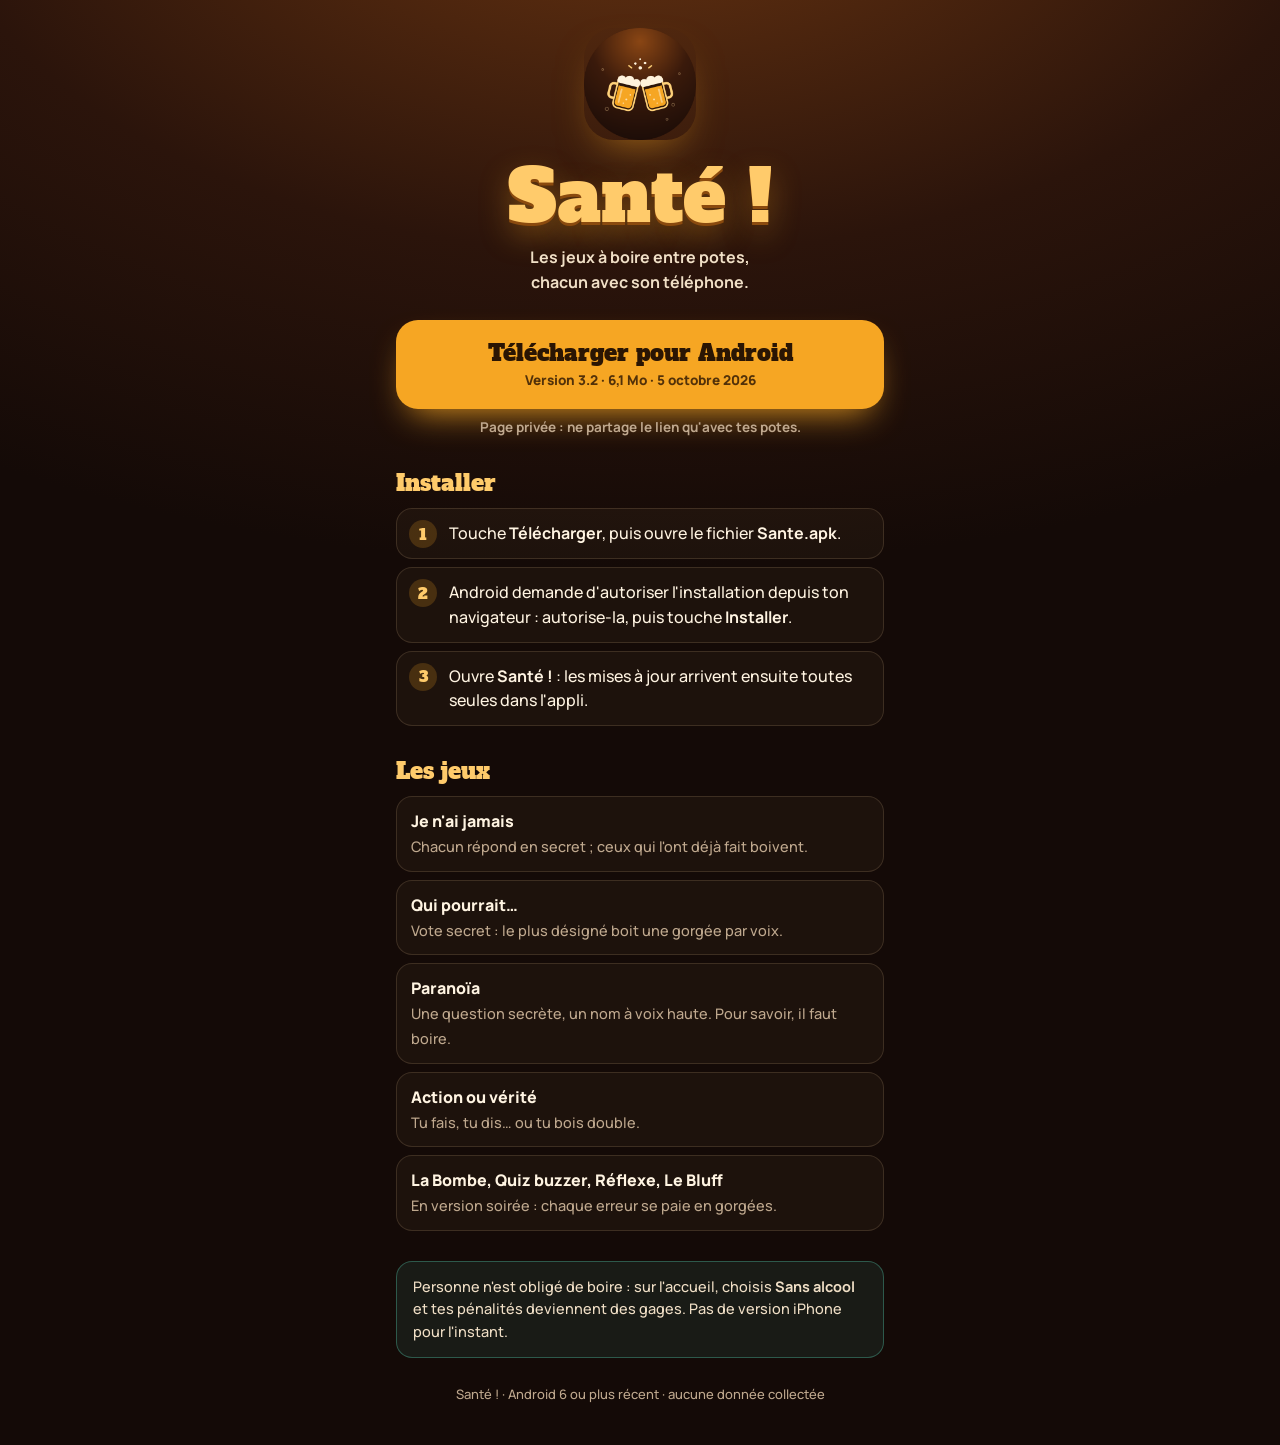
==== sante-nrw7kogqly/index.html @ a99651ba "Mise à jour 3.2" ====
<!doctype html>
<html lang="fr">
<head>
<meta charset="utf-8">
<meta name="viewport" content="width=device-width, initial-scale=1, viewport-fit=cover">
<meta name="robots" content="noindex, nofollow, noarchive">
<meta name="referrer" content="no-referrer">
<meta name="color-scheme" content="dark">
<meta name="theme-color" content="#140A07">
<title>Santé !</title>
<link rel="icon" href="icon.png">
<link rel="preconnect" href="https://fonts.googleapis.com">
<link rel="preconnect" href="https://fonts.gstatic.com" crossorigin>
<link href="https://fonts.googleapis.com/css2?family=Alfa+Slab+One&family=Manrope:wght@500;700;800&display=swap" rel="stylesheet">
<style>
  :root { --bg: #140A07; --bg1: #22120C; --line: rgba(255, 214, 160, .14); --text: #FFF4E2; --soft: #F0DFC6; --muted: #BFA88E;
    --amber: #F6A623; --amber-hi: #FFCB6B; --ink: #2A1503; --mint: #5FE6C8; }
  * { box-sizing: border-box; }
  html { background: var(--bg); }
  body { margin: 0; min-height: 100vh; color: var(--text); font: 500 16px/1.55 Manrope, system-ui, sans-serif;
    background: radial-gradient(120% 60% at 50% -10%, #6B3511 0%, #2B140B 46%, var(--bg) 82%) no-repeat, var(--bg); }
  main { max-width: 520px; margin: 0 auto; padding: calc(28px + env(safe-area-inset-top)) 16px calc(40px + env(safe-area-inset-bottom)); }
  .hero { text-align: center; }
  .hero img { width: 112px; height: 112px; border-radius: 30px; box-shadow: 0 18px 40px -16px rgba(246, 166, 35, .55); }
  h1 { font: 400 clamp(52px, 16vw, 72px)/1 'Alfa Slab One', Georgia, serif; color: var(--amber-hi); margin: 14px 0 0; text-shadow: 0 3px 0 #8A4A0E, 0 12px 30px rgba(246, 166, 35, .35); }
  .tag { color: var(--soft); font-weight: 700; margin: 12px 0 0; }
  .dl { display: flex; flex-direction: column; align-items: center; gap: 2px; margin: 26px 0 8px; padding: 18px 16px; border-radius: 22px; text-decoration: none;
    background: var(--amber); color: var(--ink); box-shadow: 0 16px 34px -14px rgba(246, 166, 35, .9); }
  .dl b { font: 400 22px 'Alfa Slab One', Georgia, serif; }
  .dl small { font-weight: 800; font-size: 13.5px; opacity: .8; }
  .dl:focus-visible { outline: 3px solid var(--amber-hi); outline-offset: 3px; }
  .private { text-align: center; color: var(--muted); font-size: 13.5px; font-weight: 700; margin: 0; }
  section { margin-top: 30px; }
  h2 { font: 400 22px 'Alfa Slab One', Georgia, serif; color: var(--amber-hi); margin: 0 0 10px; }
  ol { margin: 0; padding: 0; list-style: none; counter-reset: s; }
  ol li { counter-increment: s; position: relative; padding: 12px 14px 12px 52px; border: 1px solid var(--line); border-radius: 16px; background: rgba(255, 214, 160, .04); margin-bottom: 8px; }
  ol li::before { content: counter(s); position: absolute; left: 12px; top: 11px; width: 28px; height: 28px; border-radius: 50%; display: grid; place-items: center;
    background: rgba(246, 166, 35, .2); color: var(--amber-hi); font: 400 15px 'Alfa Slab One', Georgia, serif; }
  .games { display: grid; gap: 8px; }
  .game { padding: 12px 14px; border-radius: 16px; border: 1px solid var(--line); background: rgba(255, 214, 160, .04); }
  .game b { display: block; font-weight: 800; }
  .game span { color: var(--muted); font-size: 14.5px; }
  .note { margin-top: 30px; padding: 14px 16px; border-radius: 16px; background: rgba(95, 230, 200, .08); border: 1px solid rgba(95, 230, 200, .3); color: var(--soft); font-size: 14.5px; }
  footer { margin-top: 26px; text-align: center; color: var(--muted); font-size: 13px; }
</style>
</head>
<body>
<main>
  <div class="hero">
    <img src="icon.png" alt="">
    <h1>Santé&nbsp;!</h1>
    <p class="tag">Les jeux à boire entre potes,<br>chacun avec son téléphone.</p>
  </div>
  <a class="dl" href="Sante.apk" download><b>Télécharger pour Android</b><small>Version 3.2 · 6,1 Mo · 5 octobre 2026</small></a>
  <p class="private">Page privée : ne partage le lien qu'avec tes potes.</p>

  <section>
    <h2>Installer</h2>
    <ol>
      <li>Touche <b>Télécharger</b>, puis ouvre le fichier <b>Sante.apk</b>.</li>
      <li>Android demande d'autoriser l'installation depuis ton navigateur : autorise-la, puis touche <b>Installer</b>.</li>
      <li>Ouvre <b>Santé !</b> : les mises à jour arrivent ensuite toutes seules dans l'appli.</li>
    </ol>
  </section>

  <section>
    <h2>Les jeux</h2>
    <div class="games">
      <div class="game"><b>Je n'ai jamais</b><span>Chacun répond en secret ; ceux qui l'ont déjà fait boivent.</span></div>
      <div class="game"><b>Qui pourrait…</b><span>Vote secret : le plus désigné boit une gorgée par voix.</span></div>
      <div class="game"><b>Paranoïa</b><span>Une question secrète, un nom à voix haute. Pour savoir, il faut boire.</span></div>
      <div class="game"><b>Action ou vérité</b><span>Tu fais, tu dis… ou tu bois double.</span></div>
      <div class="game"><b>La Bombe, Quiz buzzer, Réflexe, Le Bluff</b><span>En version soirée : chaque erreur se paie en gorgées.</span></div>
    </div>
  </section>

  <p class="note">Personne n'est obligé de boire : sur l'accueil, choisis <b>Sans alcool</b> et tes pénalités deviennent des gages. Pas de version iPhone pour l'instant.</p>
  <footer>Santé ! · Android 6 ou plus récent · aucune donnée collectée</footer>
</main>
</body>
</html>
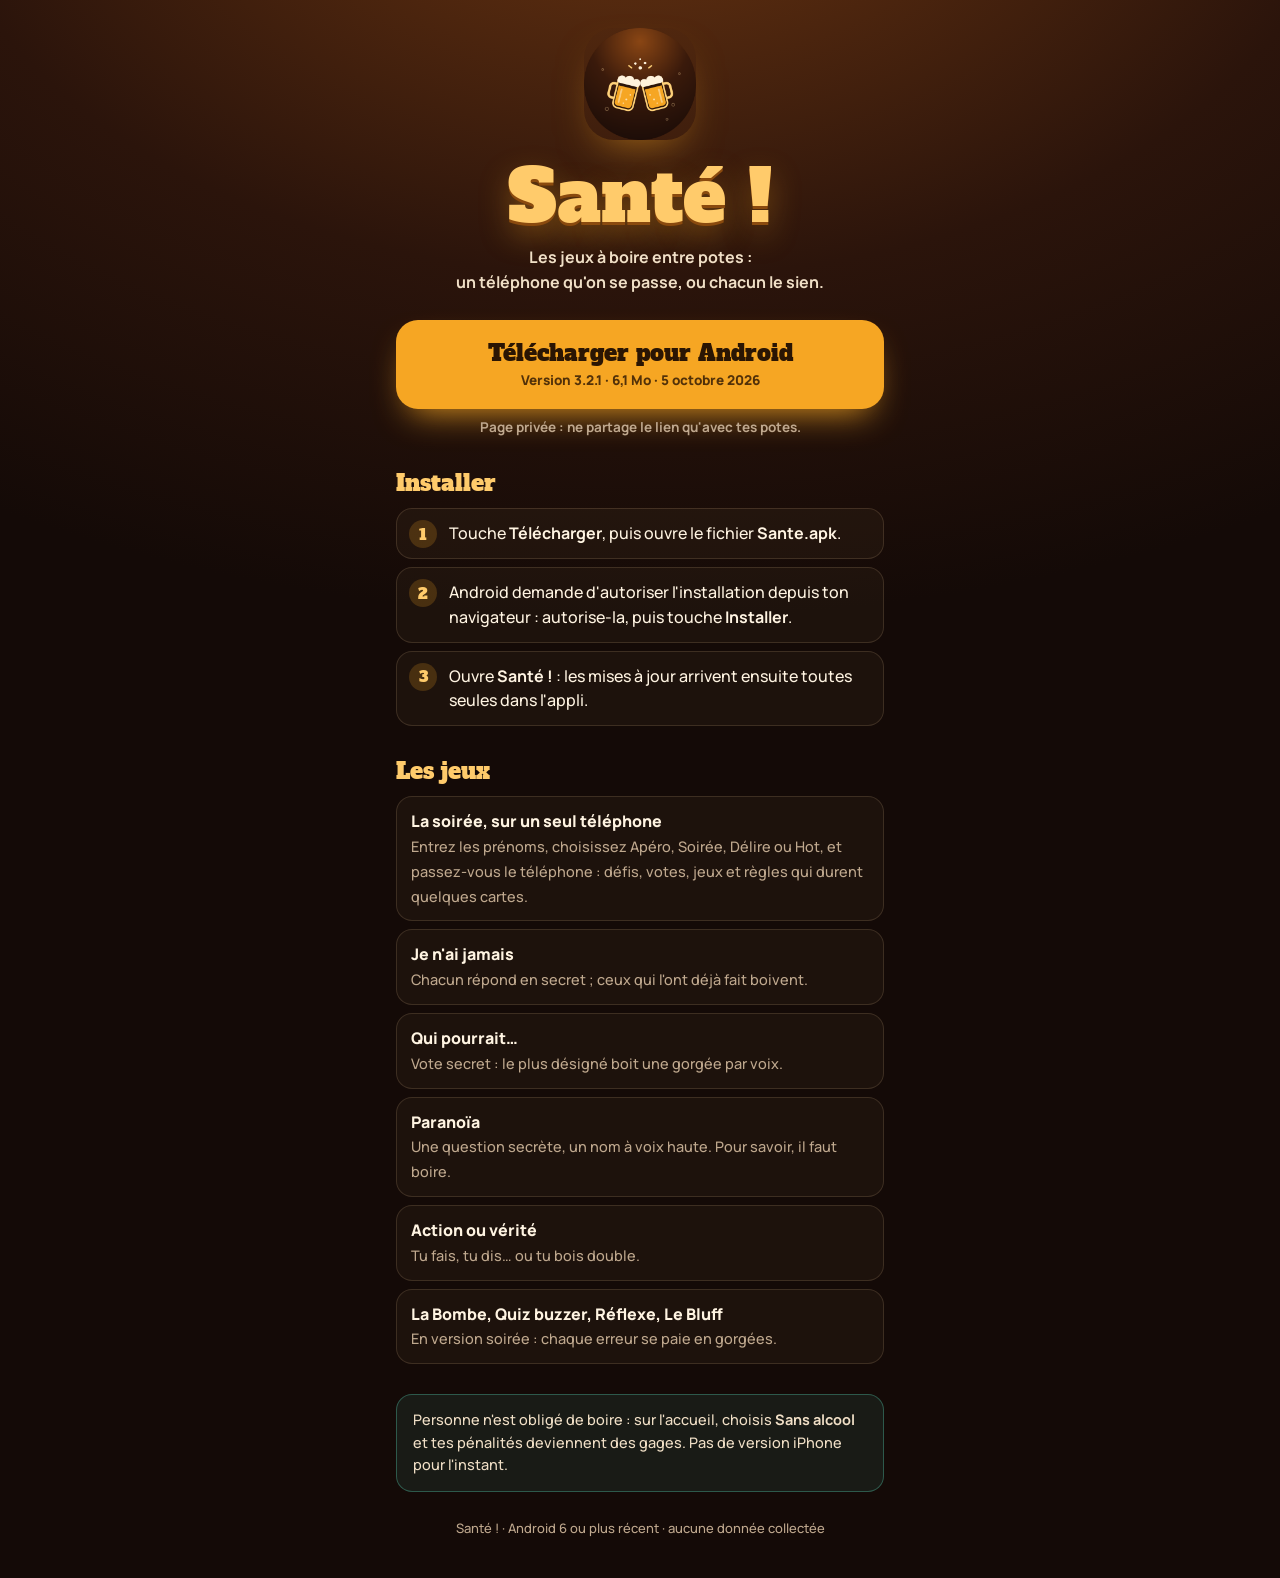
==== commit 90fa6fa5: "Mise à jour 3.2.1" ====
--- a/sante-nrw7kogqly/index.html
+++ b/sante-nrw7kogqly/index.html
@@ -49,9 +49,9 @@
   <div class="hero">
     <img src="icon.png" alt="">
     <h1>Santé&nbsp;!</h1>
-    <p class="tag">Les jeux à boire entre potes,<br>chacun avec son téléphone.</p>
+    <p class="tag">Les jeux à boire entre potes :<br>un téléphone qu'on se passe, ou chacun le sien.</p>
   </div>
-  <a class="dl" href="Sante.apk" download><b>Télécharger pour Android</b><small>Version 3.2 · 6,1 Mo · 5 octobre 2026</small></a>
+  <a class="dl" href="Sante.apk" download><b>Télécharger pour Android</b><small>Version 3.2.1 · 6,1 Mo · 5 octobre 2026</small></a>
   <p class="private">Page privée : ne partage le lien qu'avec tes potes.</p>
 
   <section>
@@ -66,6 +66,7 @@
   <section>
     <h2>Les jeux</h2>
     <div class="games">
+      <div class="game"><b>La soirée, sur un seul téléphone</b><span>Entrez les prénoms, choisissez Apéro, Soirée, Délire ou Hot, et passez-vous le téléphone : défis, votes, jeux et règles qui durent quelques cartes.</span></div>
       <div class="game"><b>Je n'ai jamais</b><span>Chacun répond en secret ; ceux qui l'ont déjà fait boivent.</span></div>
       <div class="game"><b>Qui pourrait…</b><span>Vote secret : le plus désigné boit une gorgée par voix.</span></div>
       <div class="game"><b>Paranoïa</b><span>Une question secrète, un nom à voix haute. Pour savoir, il faut boire.</span></div>
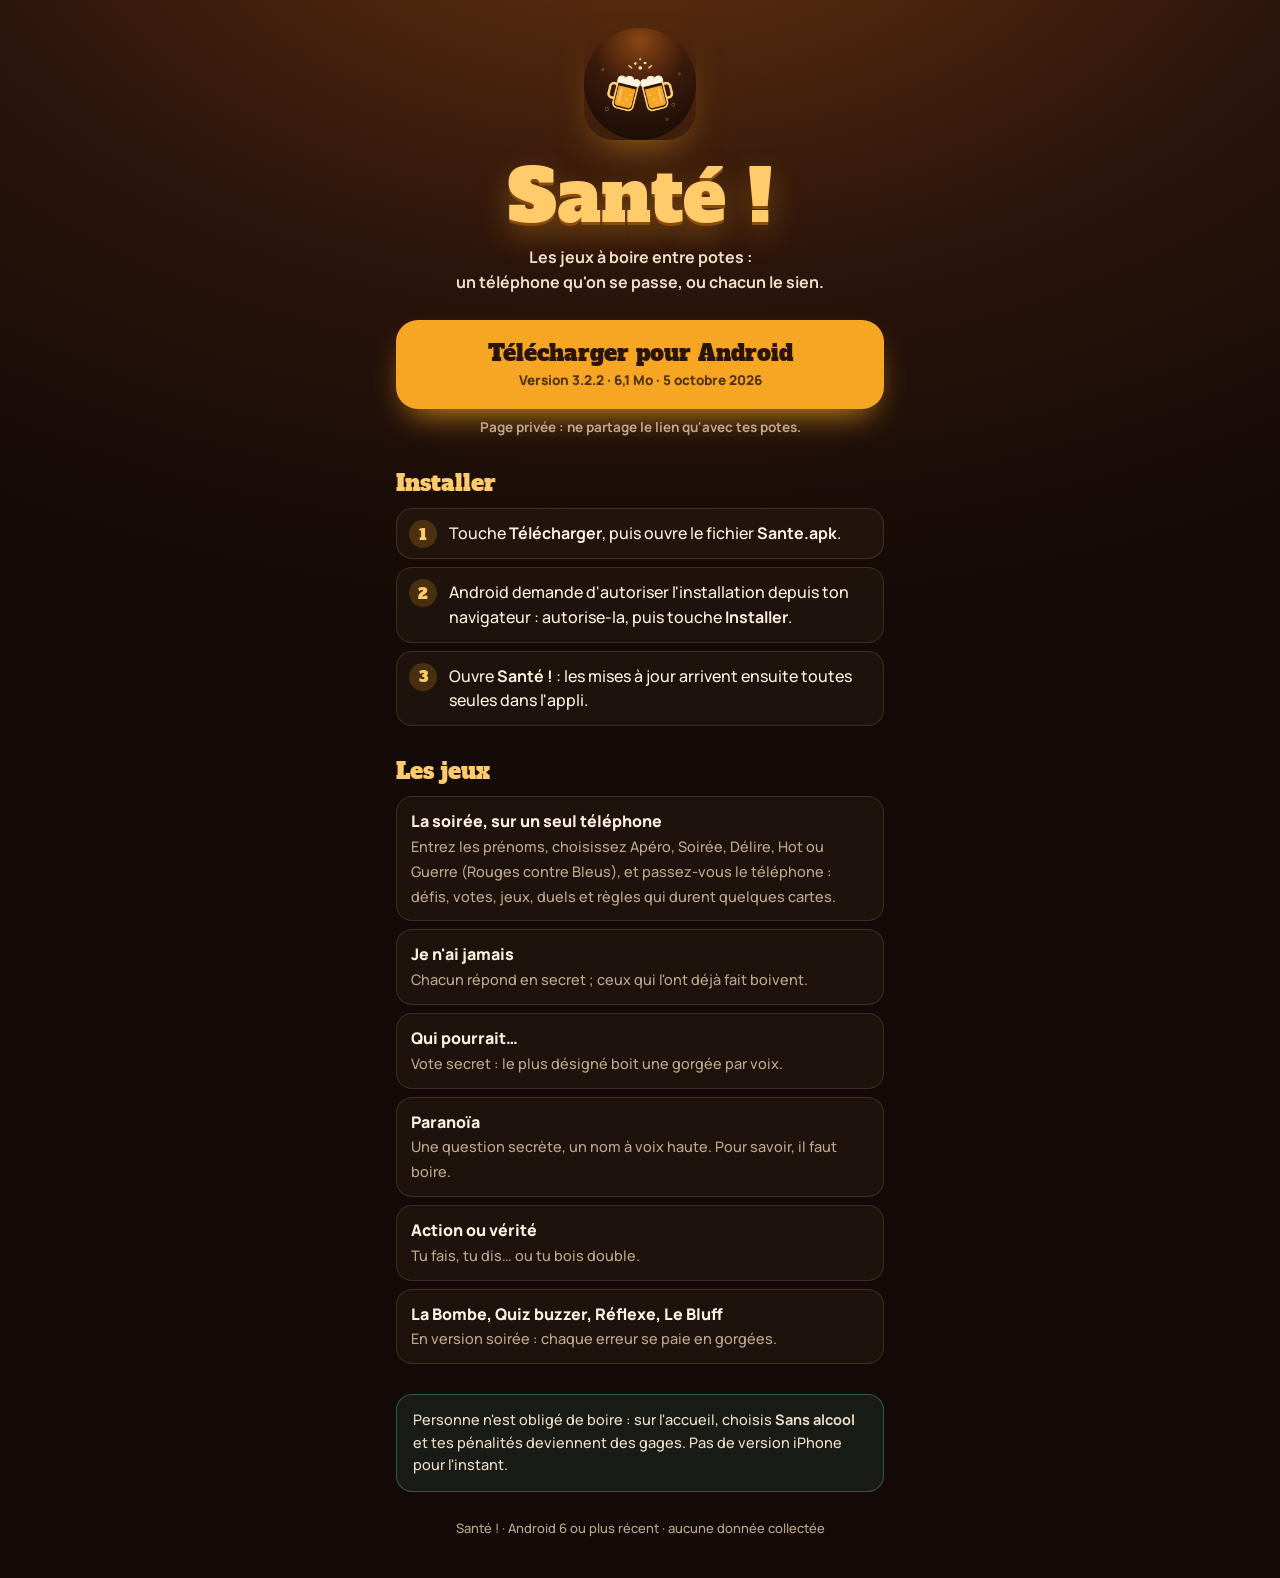
==== commit 9af5220a: "Mise à jour 3.2.2" ====
--- a/sante-nrw7kogqly/index.html
+++ b/sante-nrw7kogqly/index.html
@@ -51,7 +51,7 @@
     <h1>Santé&nbsp;!</h1>
     <p class="tag">Les jeux à boire entre potes :<br>un téléphone qu'on se passe, ou chacun le sien.</p>
   </div>
-  <a class="dl" href="Sante.apk" download><b>Télécharger pour Android</b><small>Version 3.2.1 · 6,1 Mo · 5 octobre 2026</small></a>
+  <a class="dl" href="Sante.apk" download><b>Télécharger pour Android</b><small>Version 3.2.2 · 6,1 Mo · 5 octobre 2026</small></a>
   <p class="private">Page privée : ne partage le lien qu'avec tes potes.</p>
 
   <section>
@@ -66,7 +66,7 @@
   <section>
     <h2>Les jeux</h2>
     <div class="games">
-      <div class="game"><b>La soirée, sur un seul téléphone</b><span>Entrez les prénoms, choisissez Apéro, Soirée, Délire ou Hot, et passez-vous le téléphone : défis, votes, jeux et règles qui durent quelques cartes.</span></div>
+      <div class="game"><b>La soirée, sur un seul téléphone</b><span>Entrez les prénoms, choisissez Apéro, Soirée, Délire, Hot ou Guerre (Rouges contre Bleus), et passez-vous le téléphone : défis, votes, jeux, duels et règles qui durent quelques cartes.</span></div>
       <div class="game"><b>Je n'ai jamais</b><span>Chacun répond en secret ; ceux qui l'ont déjà fait boivent.</span></div>
       <div class="game"><b>Qui pourrait…</b><span>Vote secret : le plus désigné boit une gorgée par voix.</span></div>
       <div class="game"><b>Paranoïa</b><span>Une question secrète, un nom à voix haute. Pour savoir, il faut boire.</span></div>
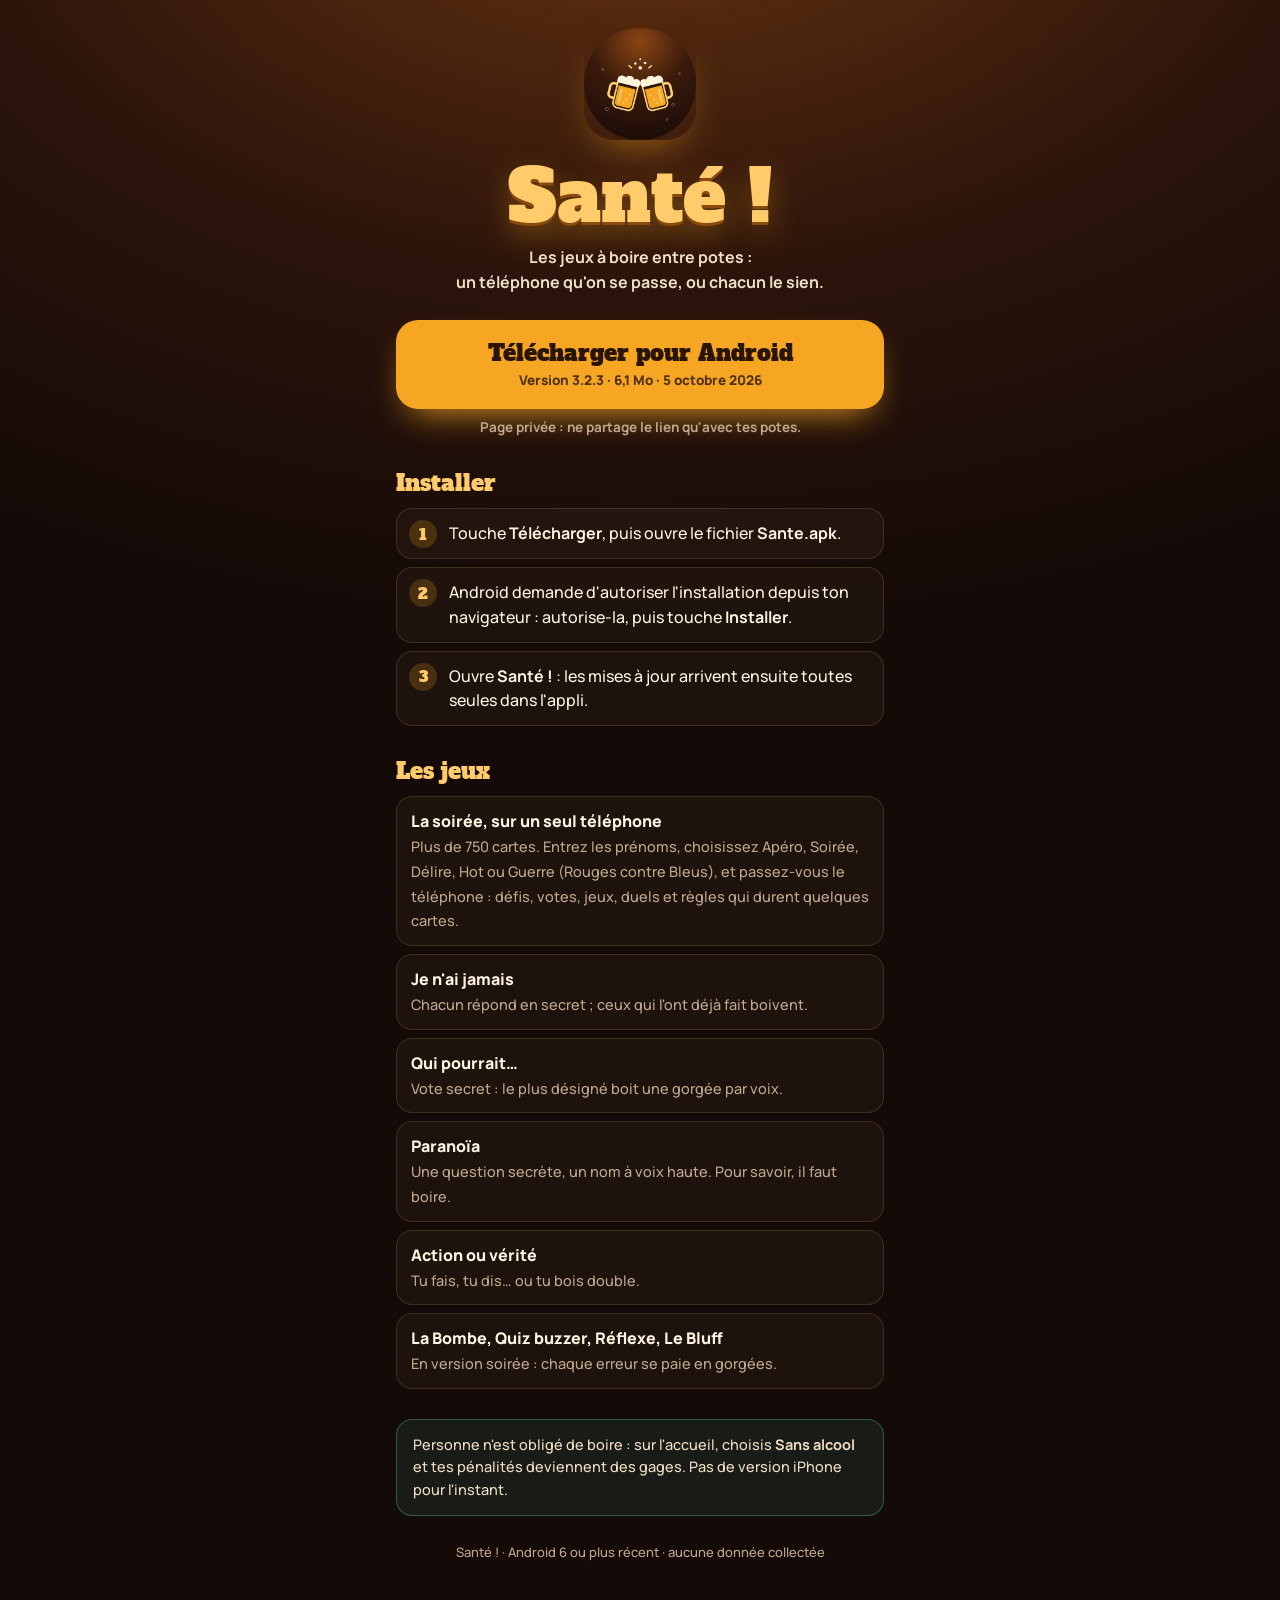
==== commit cfdb1c4e: "Mise à jour 3.2.3" ====
--- a/sante-nrw7kogqly/index.html
+++ b/sante-nrw7kogqly/index.html
@@ -51,7 +51,7 @@
     <h1>Santé&nbsp;!</h1>
     <p class="tag">Les jeux à boire entre potes :<br>un téléphone qu'on se passe, ou chacun le sien.</p>
   </div>
-  <a class="dl" href="Sante.apk" download><b>Télécharger pour Android</b><small>Version 3.2.2 · 6,1 Mo · 5 octobre 2026</small></a>
+  <a class="dl" href="Sante.apk" download><b>Télécharger pour Android</b><small>Version 3.2.3 · 6,1 Mo · 5 octobre 2026</small></a>
   <p class="private">Page privée : ne partage le lien qu'avec tes potes.</p>
 
   <section>
@@ -66,7 +66,7 @@
   <section>
     <h2>Les jeux</h2>
     <div class="games">
-      <div class="game"><b>La soirée, sur un seul téléphone</b><span>Entrez les prénoms, choisissez Apéro, Soirée, Délire, Hot ou Guerre (Rouges contre Bleus), et passez-vous le téléphone : défis, votes, jeux, duels et règles qui durent quelques cartes.</span></div>
+      <div class="game"><b>La soirée, sur un seul téléphone</b><span>Plus de 750 cartes. Entrez les prénoms, choisissez Apéro, Soirée, Délire, Hot ou Guerre (Rouges contre Bleus), et passez-vous le téléphone : défis, votes, jeux, duels et règles qui durent quelques cartes.</span></div>
       <div class="game"><b>Je n'ai jamais</b><span>Chacun répond en secret ; ceux qui l'ont déjà fait boivent.</span></div>
       <div class="game"><b>Qui pourrait…</b><span>Vote secret : le plus désigné boit une gorgée par voix.</span></div>
       <div class="game"><b>Paranoïa</b><span>Une question secrète, un nom à voix haute. Pour savoir, il faut boire.</span></div>
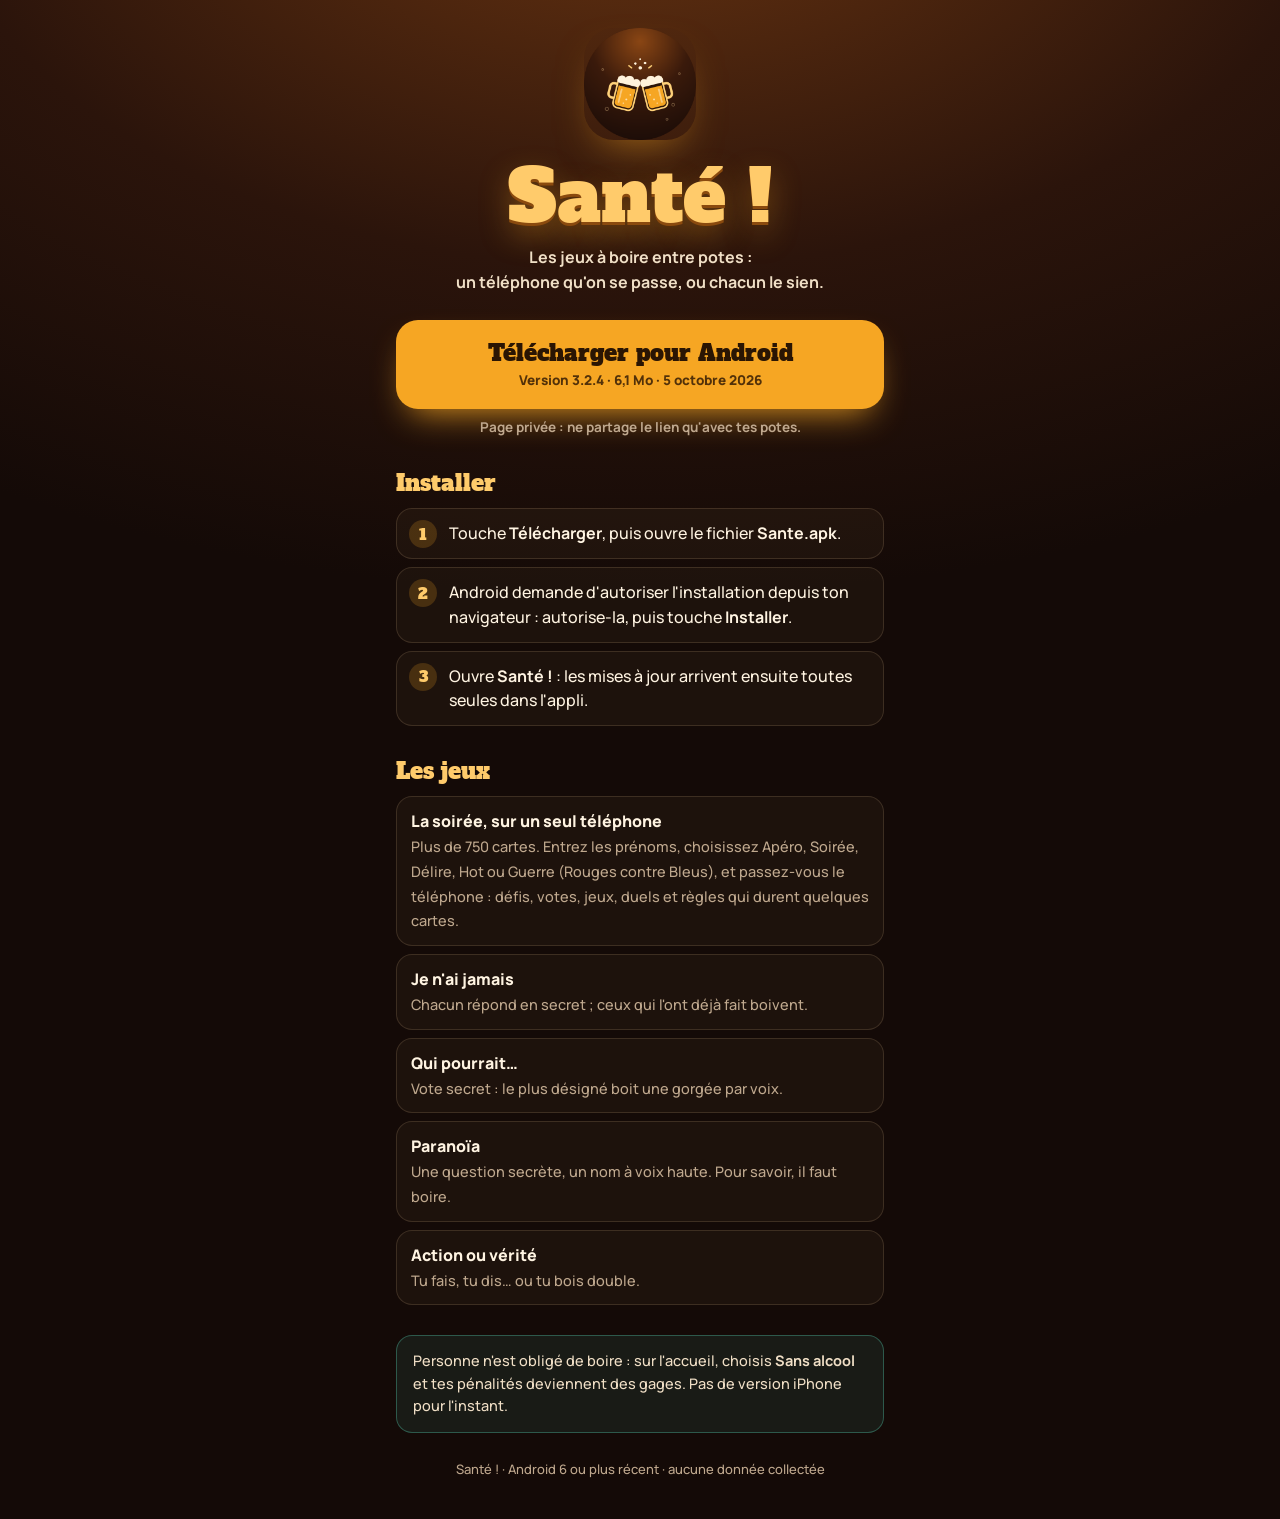
==== commit 423b5cca: "Mise à jour 3.2.4" ====
--- a/sante-nrw7kogqly/index.html
+++ b/sante-nrw7kogqly/index.html
@@ -51,7 +51,7 @@
     <h1>Santé&nbsp;!</h1>
     <p class="tag">Les jeux à boire entre potes :<br>un téléphone qu'on se passe, ou chacun le sien.</p>
   </div>
-  <a class="dl" href="Sante.apk" download><b>Télécharger pour Android</b><small>Version 3.2.3 · 6,1 Mo · 5 octobre 2026</small></a>
+  <a class="dl" href="Sante.apk" download><b>Télécharger pour Android</b><small>Version 3.2.4 · 6,1 Mo · 5 octobre 2026</small></a>
   <p class="private">Page privée : ne partage le lien qu'avec tes potes.</p>
 
   <section>
@@ -71,7 +71,6 @@
       <div class="game"><b>Qui pourrait…</b><span>Vote secret : le plus désigné boit une gorgée par voix.</span></div>
       <div class="game"><b>Paranoïa</b><span>Une question secrète, un nom à voix haute. Pour savoir, il faut boire.</span></div>
       <div class="game"><b>Action ou vérité</b><span>Tu fais, tu dis… ou tu bois double.</span></div>
-      <div class="game"><b>La Bombe, Quiz buzzer, Réflexe, Le Bluff</b><span>En version soirée : chaque erreur se paie en gorgées.</span></div>
     </div>
   </section>
 
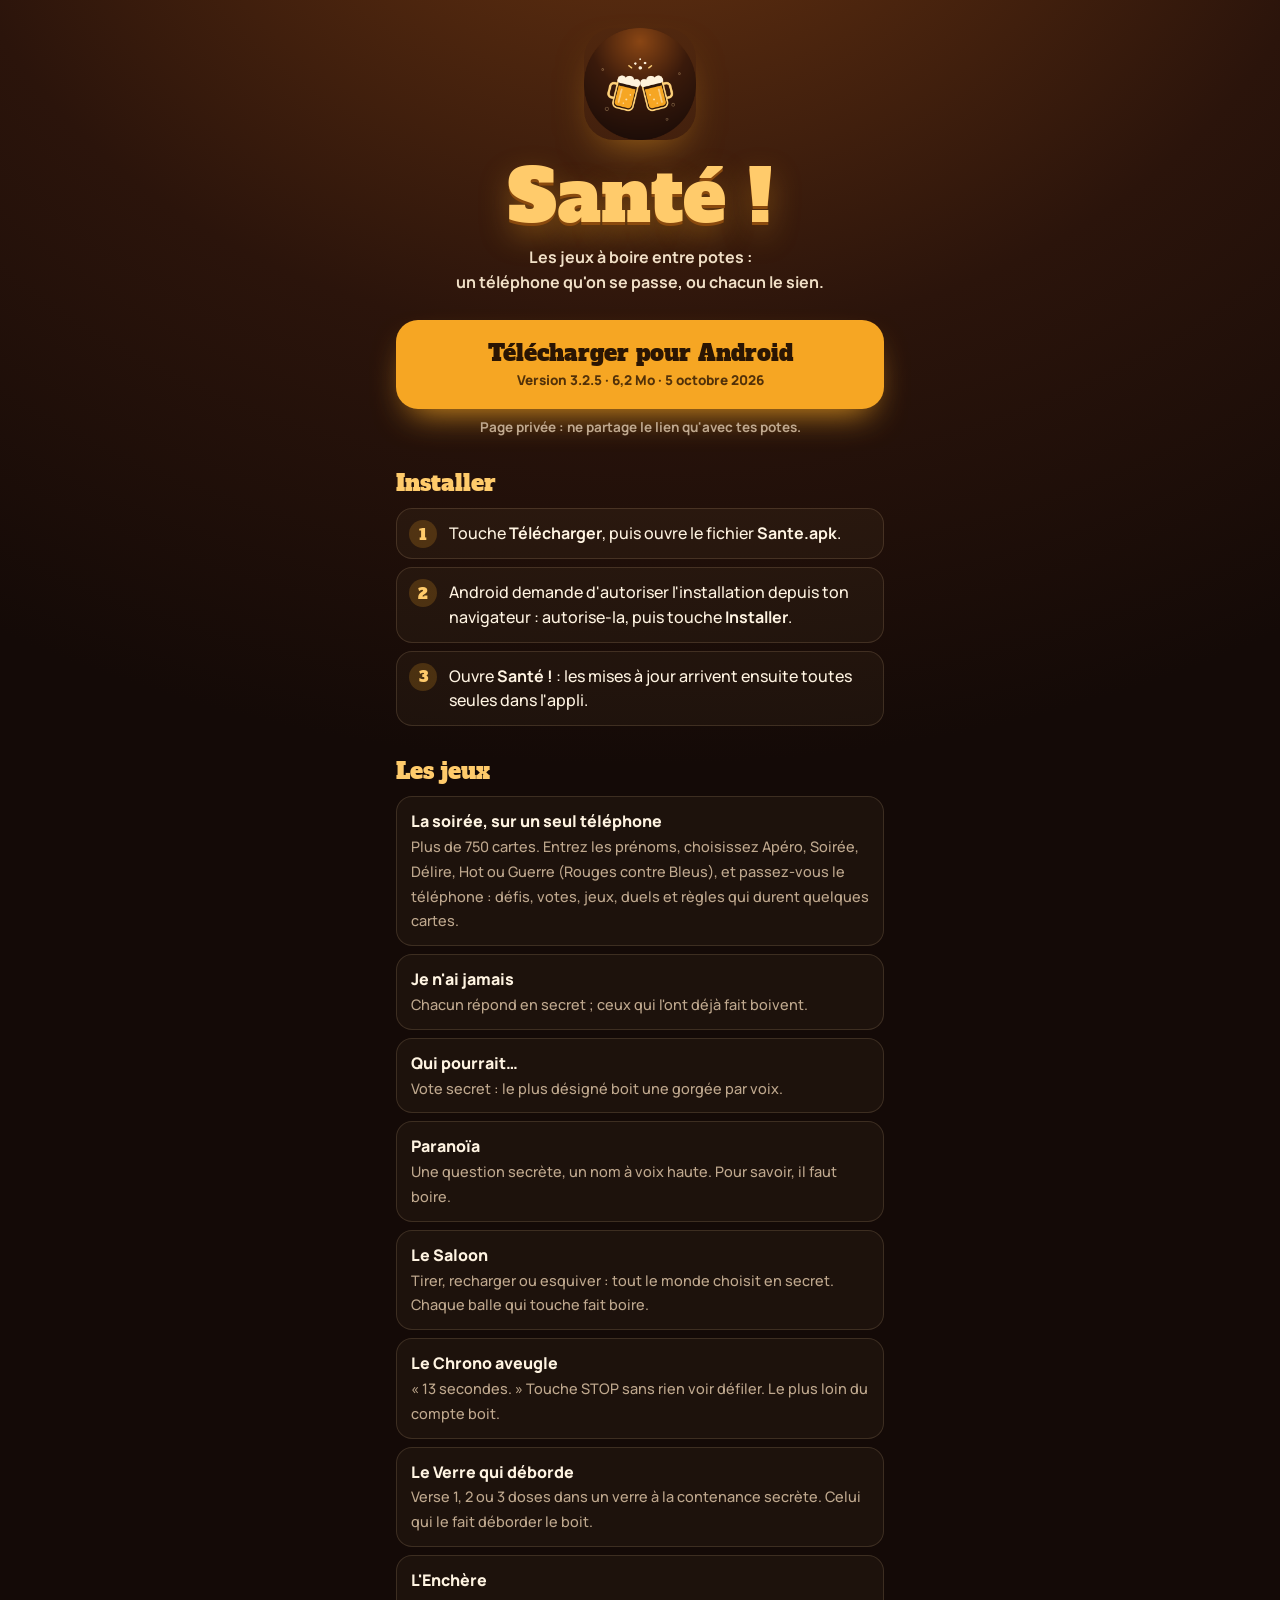
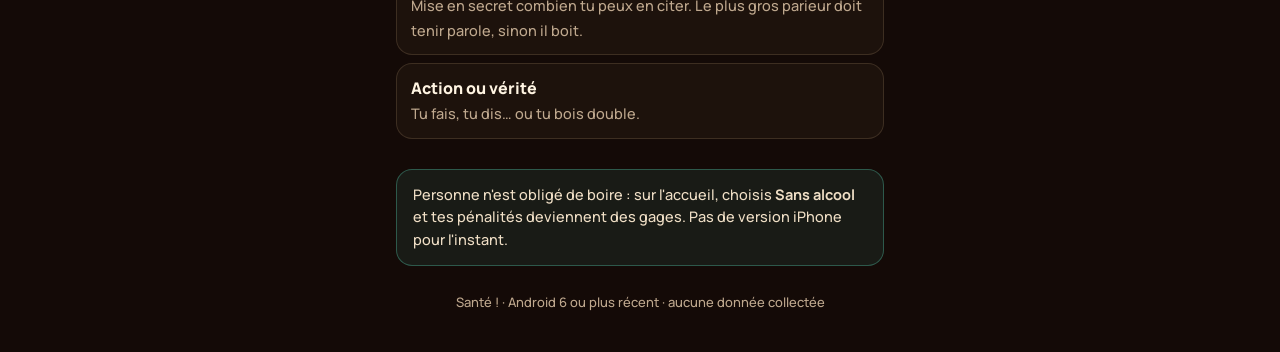
==== commit c1d1c899: "Mise à jour 3.2.5 Co-Authored-By: Claude Opus 5.5 <noreply@anthropic.com> Claude-Session: https://cl" ====
--- a/sante-nrw7kogqly/index.html
+++ b/sante-nrw7kogqly/index.html
@@ -51,7 +51,7 @@
     <h1>Santé&nbsp;!</h1>
     <p class="tag">Les jeux à boire entre potes :<br>un téléphone qu'on se passe, ou chacun le sien.</p>
   </div>
-  <a class="dl" href="Sante.apk" download><b>Télécharger pour Android</b><small>Version 3.2.4 · 6,1 Mo · 5 octobre 2026</small></a>
+  <a class="dl" href="Sante.apk" download><b>Télécharger pour Android</b><small>Version 3.2.5 · 6,2 Mo · 5 octobre 2026</small></a>
   <p class="private">Page privée : ne partage le lien qu'avec tes potes.</p>
 
   <section>
@@ -70,6 +70,10 @@
       <div class="game"><b>Je n'ai jamais</b><span>Chacun répond en secret ; ceux qui l'ont déjà fait boivent.</span></div>
       <div class="game"><b>Qui pourrait…</b><span>Vote secret : le plus désigné boit une gorgée par voix.</span></div>
       <div class="game"><b>Paranoïa</b><span>Une question secrète, un nom à voix haute. Pour savoir, il faut boire.</span></div>
+      <div class="game"><b>Le Saloon</b><span>Tirer, recharger ou esquiver : tout le monde choisit en secret. Chaque balle qui touche fait boire.</span></div>
+      <div class="game"><b>Le Chrono aveugle</b><span>« 13 secondes. » Touche STOP sans rien voir défiler. Le plus loin du compte boit.</span></div>
+      <div class="game"><b>Le Verre qui déborde</b><span>Verse 1, 2 ou 3 doses dans un verre à la contenance secrète. Celui qui le fait déborder le boit.</span></div>
+      <div class="game"><b>L'Enchère</b><span>Mise en secret combien tu peux en citer. Le plus gros parieur doit tenir parole, sinon il boit.</span></div>
       <div class="game"><b>Action ou vérité</b><span>Tu fais, tu dis… ou tu bois double.</span></div>
     </div>
   </section>
